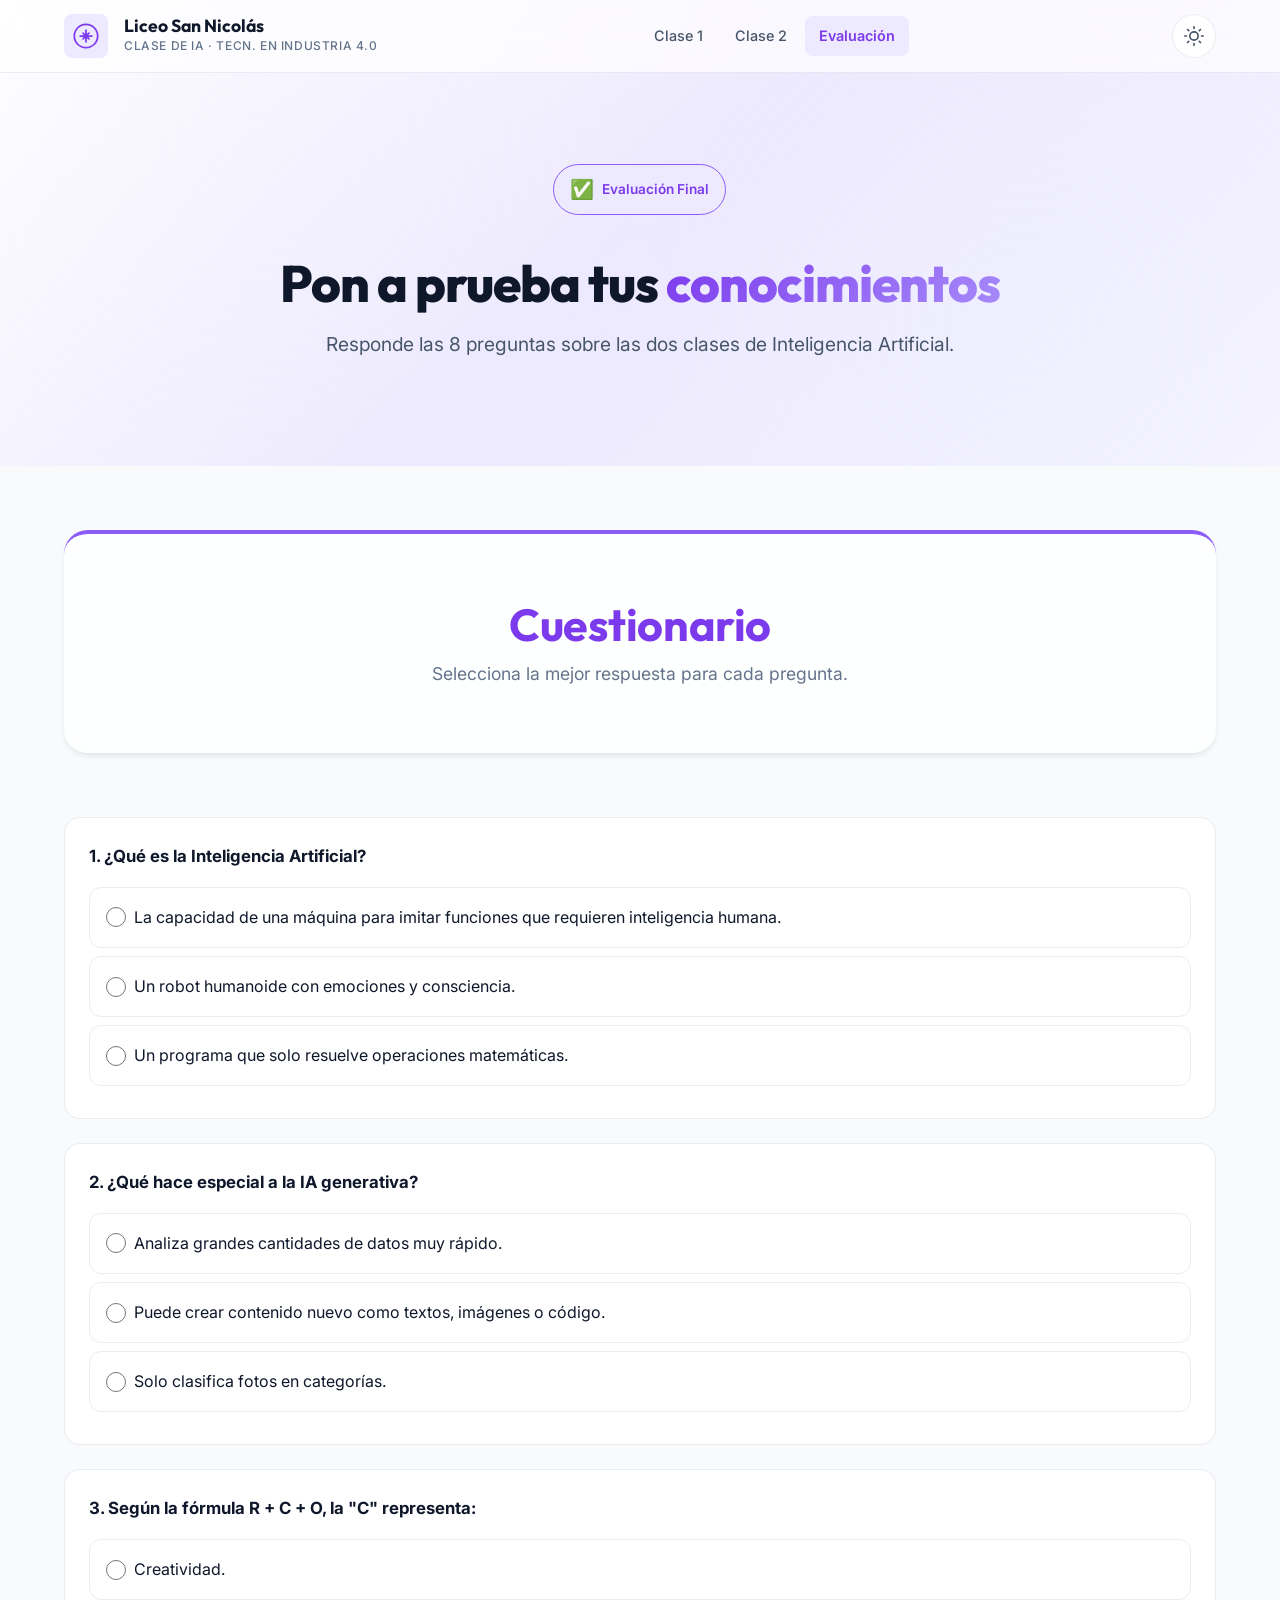
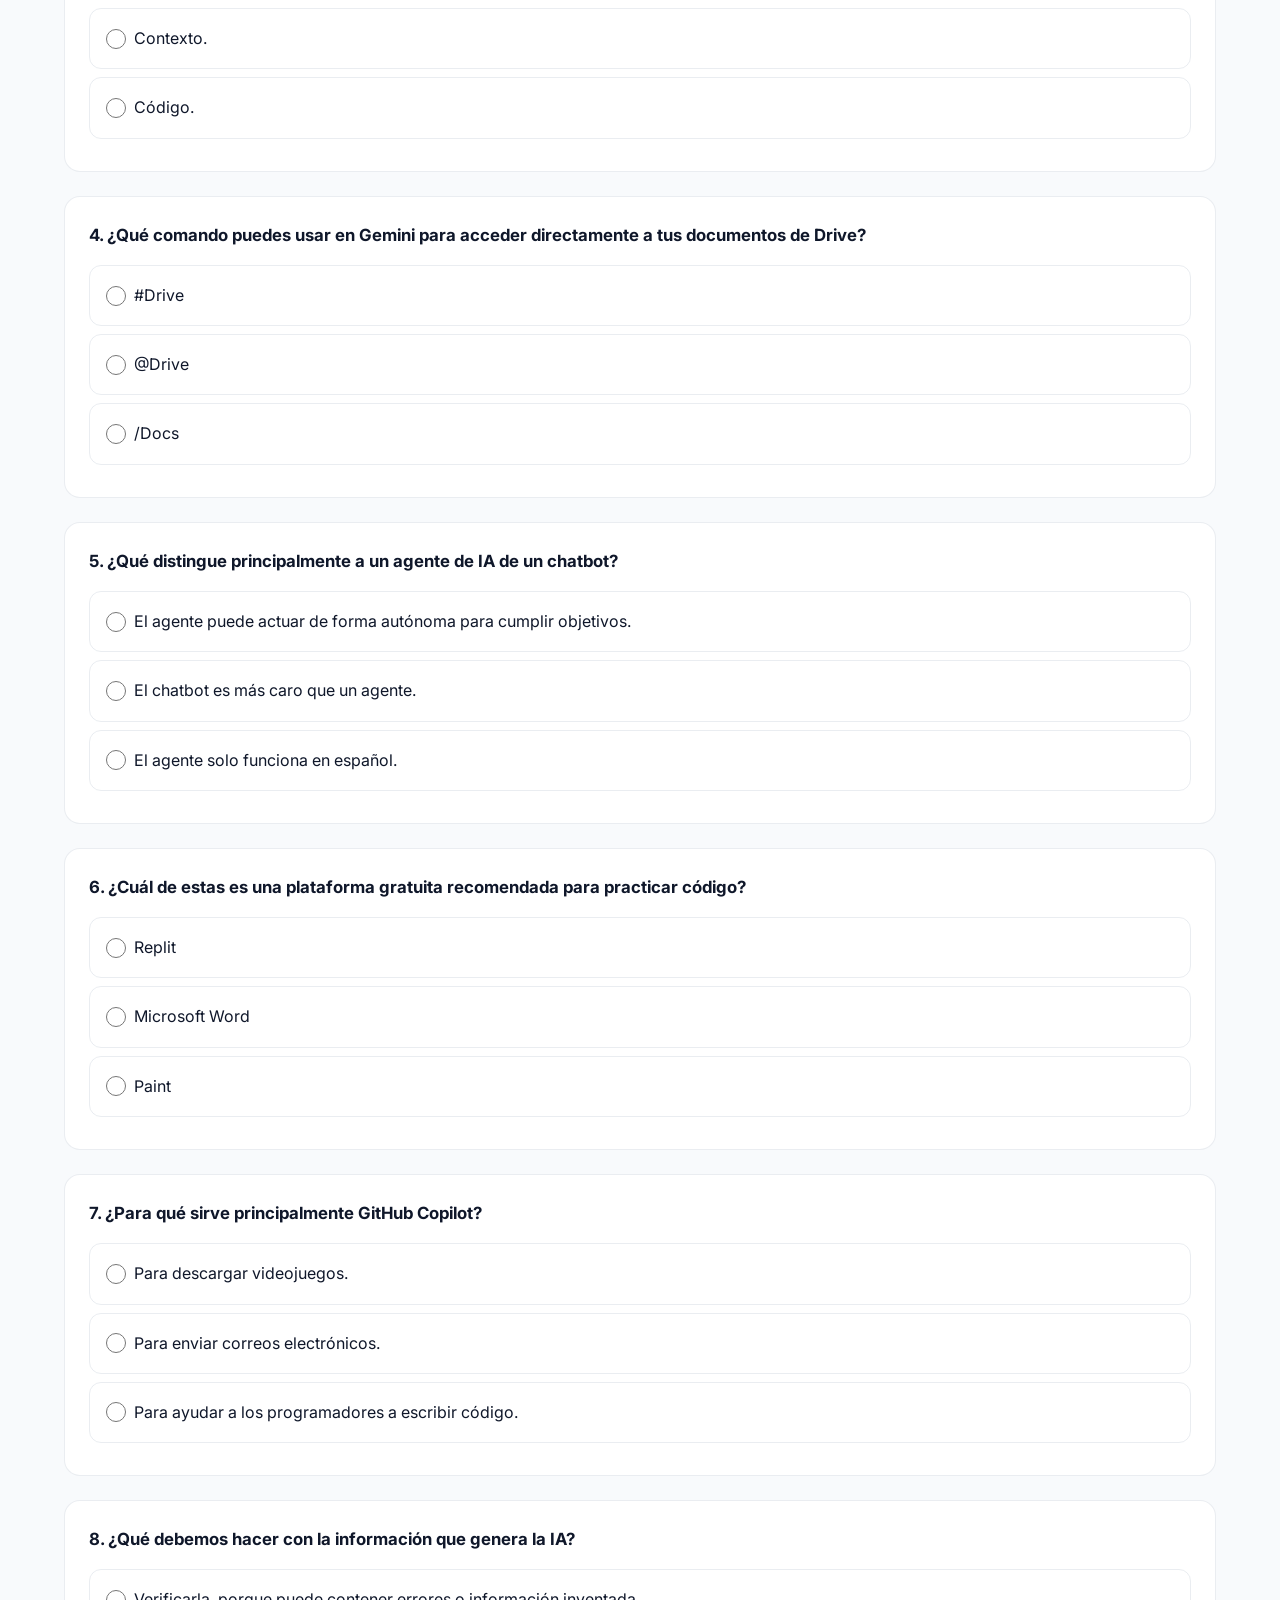
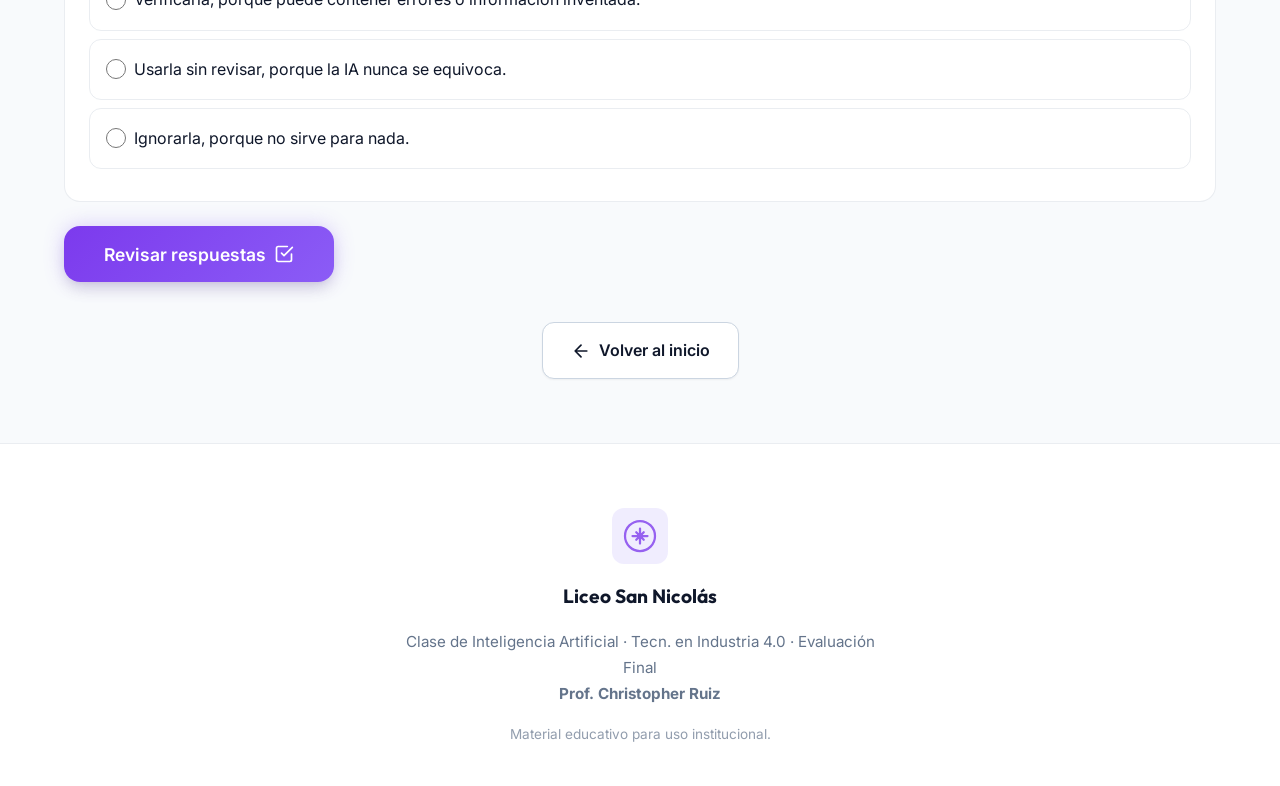
==== evaluacion.html @ 6910f7e6 "Clase de IA: curso introductorio con 2 clases, evaluacion y ejercicios practicos" ====
<!DOCTYPE html>
<html lang="es">
<head>
  <meta charset="UTF-8">
  <meta name="viewport" content="width=device-width, initial-scale=1.0">
  <title>Evaluación Final - Introducción a la IA | Liceo San Nicolás</title>
  <meta name="description" content="Evaluación final del curso introductorio de Inteligencia Artificial del Liceo San Nicolás.">
  <link rel="stylesheet" href="assets/css/main.css">
  <link rel="stylesheet" href="assets/css/animations.css">
</head>
<body>
  <!-- NAVBAR -->
  <nav class="navbar" role="navigation" aria-label="Navegación principal">
    <div class="navbar-inner">
      <a href="index.html" class="navbar-brand">
        <svg width="44" height="44" viewBox="0 0 24 24" fill="none" xmlns="http://www.w3.org/2000/svg" style="background: var(--accent-soft); border-radius: var(--radius-sm); padding: 8px;">
          <path d="M12 2C6.48 2 2 6.48 2 12C2 17.52 6.48 22 12 22C17.52 22 22 17.52 22 12C22 6.48 17.52 2 12 2Z" stroke="var(--accent-dark)" stroke-width="1.5"/>
          <path d="M12 7V17M7 12H17M9.5 9.5L14.5 14.5M14.5 9.5L9.5 14.5" stroke="var(--accent-dark)" stroke-width="1.5" stroke-linecap="round"/>
          <circle cx="12" cy="12" r="2" fill="var(--accent-dark)"/>
        </svg>
        <div class="brand-text">
          <span class="brand-name">Liceo San Nicolás</span>
          <span class="brand-sub">Clase de IA · Tecn. en Industria 4.0</span>
        </div>
      </a>

      <div class="navbar-nav" id="main-nav">
        <a href="clases/clase1.html" class="nav-link">Clase 1</a>
        <a href="clases/clase2.html" class="nav-link">Clase 2</a>
        <a href="evaluacion.html" class="nav-link active">Evaluación</a>
      </div>

      <div class="navbar-actions">
        <button class="theme-toggle" aria-label="Cambiar tema" title="Cambiar entre tema claro y oscuro">
          <svg class="sun-icon" viewBox="0 0 24 24" fill="none" stroke="currentColor" stroke-width="2" stroke-linecap="round" stroke-linejoin="round"><circle cx="12" cy="12" r="5"/><line x1="12" y1="1" x2="12" y2="3"/><line x1="12" y1="21" x2="12" y2="23"/><line x1="4.22" y1="4.22" x2="5.64" y2="5.64"/><line x1="18.36" y1="18.36" x2="19.78" y2="19.78"/><line x1="1" y1="12" x2="3" y2="12"/><line x1="21" y1="12" x2="23" y2="12"/><line x1="4.22" y1="19.78" x2="5.64" y2="18.36"/><line x1="18.36" y1="5.64" x2="19.78" y2="4.22"/></svg>
          <svg class="moon-icon" viewBox="0 0 24 24" fill="none" stroke="currentColor" stroke-width="2" stroke-linecap="round" stroke-linejoin="round" style="display:none"><path d="M21 12.79A9 9 0 1 1 11.21 3 7 7 0 0 0 21 12.79z"/></svg>
        </button>
        <button class="mobile-menu-btn" aria-label="Abrir menú" aria-expanded="false" aria-controls="main-nav">
          <svg width="24" height="24" viewBox="0 0 24 24" fill="none" stroke="currentColor" stroke-width="2" stroke-linecap="round" stroke-linejoin="round"><line x1="3" y1="12" x2="21" y2="12"/><line x1="3" y1="6" x2="21" y2="6"/><line x1="3" y1="18" x2="21" y2="18"/></svg>
        </button>
      </div>
    </div>
  </nav>

  <!-- HERO -->
  <section class="hero" style="min-height: 50vh; padding-top: 100px;">
    <div class="hero-bg" style="background: radial-gradient(circle at 20% 30%, var(--accent-soft), transparent 40%), radial-gradient(circle at 80% 70%, var(--info-soft), transparent 40%);"></div>
    <div class="hero-content">
      <div class="hero-badge">
        <span style="font-size: 1.2rem;">✅</span>
        Evaluación Final
      </div>
      <h1 class="hero-title display" style="font-size: clamp(2rem, 4vw, 3.2rem);">
        Pon a prueba tus <span class="accent">conocimientos</span>
      </h1>
      <p class="body-lg" style="margin-bottom: var(--space-xl);">
        Responde las 8 preguntas sobre las dos clases de Inteligencia Artificial.
      </p>
    </div>
  </section>

  <!-- CUESTIONARIO -->
  <section class="section section-sm">
    <div class="container">
      <div class="page-header reveal">
        <h2 class="heading-xl">Cuestionario</h2>
        <p>Selecciona la mejor respuesta para cada pregunta.</p>
      </div>

      <form id="quiz-form" class="reveal">
        <!-- Pregunta 1 -->
        <div class="quiz-question">
          <p>1. ¿Qué es la Inteligencia Artificial?</p>
          <div class="quiz-options">
            <label><input type="radio" name="q1" data-correct="true"> La capacidad de una máquina para imitar funciones que requieren inteligencia humana.</label>
            <label><input type="radio" name="q1" data-correct="false"> Un robot humanoide con emociones y consciencia.</label>
            <label><input type="radio" name="q1" data-correct="false"> Un programa que solo resuelve operaciones matemáticas.</label>
          </div>
          <div class="quiz-feedback"></div>
        </div>

        <!-- Pregunta 2 -->
        <div class="quiz-question">
          <p>2. ¿Qué hace especial a la IA generativa?</p>
          <div class="quiz-options">
            <label><input type="radio" name="q2" data-correct="false"> Analiza grandes cantidades de datos muy rápido.</label>
            <label><input type="radio" name="q2" data-correct="true"> Puede crear contenido nuevo como textos, imágenes o código.</label>
            <label><input type="radio" name="q2" data-correct="false"> Solo clasifica fotos en categorías.</label>
          </div>
          <div class="quiz-feedback"></div>
        </div>

        <!-- Pregunta 3 -->
        <div class="quiz-question">
          <p>3. Según la fórmula R + C + O, la "C" representa:</p>
          <div class="quiz-options">
            <label><input type="radio" name="q3" data-correct="false"> Creatividad.</label>
            <label><input type="radio" name="q3" data-correct="true"> Contexto.</label>
            <label><input type="radio" name="q3" data-correct="false"> Código.</label>
          </div>
          <div class="quiz-feedback"></div>
        </div>

        <!-- Pregunta 4 -->
        <div class="quiz-question">
          <p>4. ¿Qué comando puedes usar en Gemini para acceder directamente a tus documentos de Drive?</p>
          <div class="quiz-options">
            <label><input type="radio" name="q4" data-correct="false"> #Drive</label>
            <label><input type="radio" name="q4" data-correct="true"> @Drive</label>
            <label><input type="radio" name="q4" data-correct="false"> /Docs</label>
          </div>
          <div class="quiz-feedback"></div>
        </div>

        <!-- Pregunta 5 -->
        <div class="quiz-question">
          <p>5. ¿Qué distingue principalmente a un agente de IA de un chatbot?</p>
          <div class="quiz-options">
            <label><input type="radio" name="q5" data-correct="true"> El agente puede actuar de forma autónoma para cumplir objetivos.</label>
            <label><input type="radio" name="q5" data-correct="false"> El chatbot es más caro que un agente.</label>
            <label><input type="radio" name="q5" data-correct="false"> El agente solo funciona en español.</label>
          </div>
          <div class="quiz-feedback"></div>
        </div>

        <!-- Pregunta 6 -->
        <div class="quiz-question">
          <p>6. ¿Cuál de estas es una plataforma gratuita recomendada para practicar código?</p>
          <div class="quiz-options">
            <label><input type="radio" name="q6" data-correct="true"> Replit</label>
            <label><input type="radio" name="q6" data-correct="false"> Microsoft Word</label>
            <label><input type="radio" name="q6" data-correct="false"> Paint</label>
          </div>
          <div class="quiz-feedback"></div>
        </div>

        <!-- Pregunta 7 -->
        <div class="quiz-question">
          <p>7. ¿Para qué sirve principalmente GitHub Copilot?</p>
          <div class="quiz-options">
            <label><input type="radio" name="q7" data-correct="false"> Para descargar videojuegos.</label>
            <label><input type="radio" name="q7" data-correct="false"> Para enviar correos electrónicos.</label>
            <label><input type="radio" name="q7" data-correct="true"> Para ayudar a los programadores a escribir código.</label>
          </div>
          <div class="quiz-feedback"></div>
        </div>

        <!-- Pregunta 8 -->
        <div class="quiz-question">
          <p>8. ¿Qué debemos hacer con la información que genera la IA?</p>
          <div class="quiz-options">
            <label><input type="radio" name="q8" data-correct="true"> Verificarla, porque puede contener errores o información inventada.</label>
            <label><input type="radio" name="q8" data-correct="false"> Usarla sin revisar, porque la IA nunca se equivoca.</label>
            <label><input type="radio" name="q8" data-correct="false"> Ignorarla, porque no sirve para nada.</label>
          </div>
          <div class="quiz-feedback"></div>
        </div>

        <button type="button" class="btn btn-primary btn-lg btn-check-quiz ripple">
          Revisar respuestas
          <svg width="20" height="20" viewBox="0 0 24 24" fill="none" stroke="currentColor" stroke-width="2" stroke-linecap="round" stroke-linejoin="round"><path d="M9 11l3 3L22 4"/><path d="M21 12v7a2 2 0 01-2 2H5a2 2 0 01-2-2V5a2 2 0 012-2h11"/></svg>
        </button>
      </form>

      <div class="quiz-result alert-box alert-info" style="display: none; margin-top: var(--space-xl);"></div>

      <div style="display: flex; justify-content: center; margin-top: var(--space-xl);">
        <a href="index.html" class="btn btn-secondary">
          <svg width="20" height="20" viewBox="0 0 24 24" fill="none" stroke="currentColor" stroke-width="2" stroke-linecap="round" stroke-linejoin="round"><path d="M19 12H5M12 19l-7-7 7-7"/></svg>
          Volver al inicio
        </a>
      </div>
    </div>
  </section>

  <!-- FOOTER -->
  <footer class="footer">
    <div class="container">
      <div class="footer-inner">
        <svg width="56" height="56" viewBox="0 0 24 24" fill="none" xmlns="http://www.w3.org/2000/svg" class="footer-logo" style="background: var(--accent-soft); border-radius: var(--radius-md); padding: 10px;">
          <path d="M12 2C6.48 2 2 6.48 2 12C2 17.52 6.48 22 12 22C17.52 22 22 17.52 22 12C22 6.48 17.52 2 12 2Z" stroke="var(--accent-dark)" stroke-width="1.5"/>
          <path d="M12 7V17M7 12H17M9.5 9.5L14.5 14.5M14.5 9.5L9.5 14.5" stroke="var(--accent-dark)" stroke-width="1.5" stroke-linecap="round"/>
          <circle cx="12" cy="12" r="2" fill="var(--accent-dark)"/>
        </svg>
        <div class="footer-brand">Liceo San Nicolás</div>
        <div class="footer-info">
          Clase de Inteligencia Artificial · Tecn. en Industria 4.0 · Evaluación Final<br>
          <strong>Prof. Christopher Ruiz</strong>
        </div>
        <div class="footer-credit">
          Material educativo para uso institucional.
        </div>
      </div>
    </div>
  </footer>

  <script src="assets/js/theme.js"></script>
  <script src="assets/js/utils.js"></script>
</body>
</html>
---- assets/css/main.css ----
/* ============================================
   SISTEMA DE DISEÑO - Clases de IA
   Tema claro por defecto | Tema oscuro toggle
   ============================================ */

@import url('https://fonts.googleapis.com/css2?family=Inter:wght@300;400;500;600;700;800;900&family=Outfit:wght@400;500;600;700;800&display=swap');

/* ---------- Variables CSS ---------- */
:root {
  /* Tipografía */
  --font-body: 'Inter', system-ui, -apple-system, sans-serif;
  --font-heading: 'Outfit', 'Inter', sans-serif;

  /* Colores base - Tema CLARO */
  --bg-primary: #f8fafc;
  --bg-secondary: #ffffff;
  --bg-tertiary: #f1f5f9;
  --bg-hero: linear-gradient(135deg, #ffffff 0%, #ede9fe 50%, #f5f3ff 100%);
  --bg-card: rgba(255, 255, 255, 0.85);
  --bg-glass: rgba(255, 255, 255, 0.7);

  --text-primary: #0f172a;
  --text-secondary: #475569;
  --text-muted: #64748b;
  --text-inverse: #ffffff;

  --accent: #8b5cf6;
  --accent-light: #a78bfa;
  --accent-dark: #7c3aed;
  --accent-soft: #ede9fe;

  --warning: #f59e0b;
  --warning-soft: #fef3c7;
  --danger: #ef4444;
  --danger-soft: #fee2e2;
  --success: #22c55e;
  --success-soft: #dcfce7;
  --info: #0ea5e9;
  --info-soft: #e0f2fe;

  --border: rgba(148, 163, 184, 0.2);
  --border-strong: #cbd5e1;
  --shadow-sm: 0 1px 2px 0 rgba(0, 0, 0, 0.05);
  --shadow: 0 4px 6px -1px rgba(0, 0, 0, 0.08), 0 2px 4px -2px rgba(0, 0, 0, 0.04);
  --shadow-md: 0 10px 15px -3px rgba(0, 0, 0, 0.1), 0 4px 6px -4px rgba(0, 0, 0, 0.05);
  --shadow-lg: 0 20px 25px -5px rgba(0, 0, 0, 0.1), 0 8px 10px -6px rgba(0, 0, 0, 0.05);
  --shadow-glow: 0 0 40px rgba(139, 92, 246, 0.15);

  /* Espaciado */
  --space-xs: 0.25rem;
  --space-sm: 0.5rem;
  --space-md: 1rem;
  --space-lg: 1.5rem;
  --space-xl: 2.5rem;
  --space-2xl: 4rem;
  --space-3xl: 6rem;

  /* Bordes */
  --radius-sm: 8px;
  --radius-md: 12px;
  --radius-lg: 16px;
  --radius-xl: 24px;
  --radius-full: 9999px;

  /* Transiciones */
  --transition-fast: 150ms ease;
  --transition-base: 250ms ease;
  --transition-slow: 400ms ease;
}

/* ---------- Tema OSCURO ---------- */
[data-theme="dark"] {
  --bg-primary: #0b0f19;
  --bg-secondary: #0f172a;
  --bg-tertiary: #1e293b;
  --bg-hero: linear-gradient(135deg, #0b0f19 0%, #1e1b4b 50%, #0f172a 100%);
  --bg-card: rgba(15, 23, 42, 0.85);
  --bg-glass: rgba(15, 23, 42, 0.7);

  --text-primary: #f8fafc;
  --text-secondary: #cbd5e1;
  --text-muted: #94a3b8;
  --text-inverse: #0f172a;

  --accent: #a78bfa;
  --accent-light: #c4b5fd;
  --accent-dark: #8b5cf6;
  --accent-soft: rgba(167, 139, 250, 0.15);

  --warning: #fbbf24;
  --warning-soft: rgba(251, 191, 36, 0.15);
  --danger: #f87171;
  --danger-soft: rgba(248, 113, 113, 0.15);
  --success: #4ade80;
  --success-soft: rgba(74, 222, 128, 0.15);
  --info: #38bdf8;
  --info-soft: rgba(56, 189, 248, 0.15);

  --border: rgba(148, 163, 184, 0.15);
  --border-strong: #334155;
  --shadow-sm: 0 1px 2px 0 rgba(0, 0, 0, 0.3);
  --shadow: 0 4px 6px -1px rgba(0, 0, 0, 0.3), 0 2px 4px -2px rgba(0, 0, 0, 0.2);
  --shadow-md: 0 10px 15px -3px rgba(0, 0, 0, 0.4), 0 4px 6px -4px rgba(0, 0, 0, 0.3);
  --shadow-lg: 0 20px 25px -5px rgba(0, 0, 0, 0.5), 0 8px 10px -6px rgba(0, 0, 0, 0.4);
  --shadow-glow: 0 0 40px rgba(167, 139, 250, 0.2);
}

/* ---------- Reset & Base ---------- */
*, *::before, *::after {
  box-sizing: border-box;
  margin: 0;
  padding: 0;
}

html {
  scroll-behavior: smooth;
  font-size: 16px;
}

body {
  font-family: var(--font-body);
  background: var(--bg-primary);
  color: var(--text-primary);
  line-height: 1.7;
  transition: background-color var(--transition-slow), color var(--transition-slow);
  -webkit-font-smoothing: antialiased;
  -moz-osx-font-smoothing: grayscale;
}

img {
  max-width: 100%;
  height: auto;
  display: block;
}

a {
  color: var(--accent-dark);
  text-decoration: none;
  transition: color var(--transition-fast);
}

a:hover {
  color: var(--accent);
}

/* ---------- Utilidades ---------- */
.container {
  width: 100%;
  max-width: 1200px;
  margin: 0 auto;
  padding: 0 var(--space-lg);
}

.section {
  padding: var(--space-3xl) 0;
}

.section-sm {
  padding: var(--space-2xl) 0;
}

.text-center { text-align: center; }
.text-left { text-align: left; }

/* Tipografía fluida */
.display {
  font-family: var(--font-heading);
  font-size: clamp(2.5rem, 5vw, 4rem);
  font-weight: 800;
  line-height: 1.1;
  letter-spacing: -0.02em;
}

.heading-xl {
  font-family: var(--font-heading);
  font-size: clamp(1.8rem, 3.5vw, 2.8rem);
  font-weight: 700;
  line-height: 1.2;
  letter-spacing: -0.01em;
}

.heading-lg {
  font-family: var(--font-heading);
  font-size: clamp(1.4rem, 2.5vw, 2rem);
  font-weight: 700;
  line-height: 1.25;
}

.heading-md {
  font-family: var(--font-heading);
  font-size: clamp(1.1rem, 1.8vw, 1.4rem);
  font-weight: 600;
  line-height: 1.3;
}

.body-lg {
  font-size: clamp(1.05rem, 1.5vw, 1.2rem);
  color: var(--text-secondary);
  line-height: 1.8;
}

.body-md {
  font-size: 1rem;
  color: var(--text-secondary);
  line-height: 1.75;
}

.text-muted { color: var(--text-muted); }

/* ---------- Botones ---------- */
.btn {
  display: inline-flex;
  align-items: center;
  justify-content: center;
  gap: var(--space-sm);
  padding: 0.875rem 1.75rem;
  font-family: var(--font-body);
  font-size: 1rem;
  font-weight: 600;
  border-radius: var(--radius-md);
  border: none;
  cursor: pointer;
  transition: all var(--transition-base);
  position: relative;
  overflow: hidden;
}

.btn-primary {
  background: linear-gradient(135deg, var(--accent-dark) 0%, var(--accent) 100%);
  color: var(--text-inverse);
  box-shadow: var(--shadow-md), 0 0 20px rgba(139, 92, 246, 0.3);
}

.btn-primary:hover {
  transform: translateY(-2px);
  box-shadow: var(--shadow-lg), 0 0 30px rgba(139, 92, 246, 0.4);
}

.btn-primary:active {
  transform: translateY(0);
}

.btn-secondary {
  background: var(--bg-secondary);
  color: var(--text-primary);
  border: 1px solid var(--border-strong);
  box-shadow: var(--shadow-sm);
}

.btn-secondary:hover {
  background: var(--bg-tertiary);
  transform: translateY(-1px);
  box-shadow: var(--shadow);
}

.btn-ghost {
  background: transparent;
  color: var(--text-secondary);
  border: 1px solid transparent;
}

.btn-ghost:hover {
  background: var(--bg-tertiary);
  color: var(--text-primary);
}

.btn-lg {
  padding: 1.1rem 2.5rem;
  font-size: 1.1rem;
  border-radius: var(--radius-lg);
}

/* ---------- Navbar ---------- */
.navbar {
  position: fixed;
  top: 0;
  left: 0;
  right: 0;
  z-index: 1000;
  background: var(--bg-glass);
  backdrop-filter: blur(20px) saturate(180%);
  -webkit-backdrop-filter: blur(20px) saturate(180%);
  border-bottom: 1px solid var(--border);
  transition: all var(--transition-base);
}

.navbar.scrolled {
  box-shadow: var(--shadow-md);
}

.navbar-inner {
  display: flex;
  align-items: center;
  justify-content: space-between;
  height: 72px;
  max-width: 1200px;
  margin: 0 auto;
  padding: 0 var(--space-lg);
}

.navbar-brand {
  display: flex;
  align-items: center;
  gap: var(--space-md);
  text-decoration: none;
}

.navbar-brand img {
  height: 44px;
  width: auto;
  border-radius: var(--radius-sm);
  transition: transform var(--transition-base);
}

.navbar-brand:hover img {
  transform: scale(1.05);
}

.brand-text {
  display: flex;
  flex-direction: column;
}

.brand-name {
  font-family: var(--font-heading);
  font-size: 1.1rem;
  font-weight: 700;
  color: var(--text-primary);
  line-height: 1.2;
}

.brand-sub {
  font-size: 0.75rem;
  color: var(--text-muted);
  font-weight: 500;
  text-transform: uppercase;
  letter-spacing: 0.05em;
}

.navbar-nav {
  display: flex;
  align-items: center;
  gap: var(--space-xs);
}

.nav-link {
  padding: 0.5rem 0.875rem;
  font-size: 0.9rem;
  font-weight: 500;
  color: var(--text-secondary);
  border-radius: var(--radius-sm);
  transition: all var(--transition-fast);
  white-space: nowrap;
}

.nav-link:hover {
  background: var(--accent-soft);
  color: var(--accent-dark);
}

.nav-link.active {
  background: var(--accent-soft);
  color: var(--accent-dark);
  font-weight: 600;
}

.navbar-actions {
  display: flex;
  align-items: center;
  gap: var(--space-md);
}

/* Theme toggle */
.theme-toggle {
  width: 44px;
  height: 44px;
  border-radius: var(--radius-full);
  border: 1px solid var(--border);
  background: var(--bg-secondary);
  color: var(--text-secondary);
  cursor: pointer;
  display: flex;
  align-items: center;
  justify-content: center;
  transition: all var(--transition-base);
  position: relative;
}

.theme-toggle:hover {
  background: var(--bg-tertiary);
  transform: rotate(15deg);
}

.theme-toggle svg {
  width: 20px;
  height: 20px;
  transition: transform var(--transition-slow);
}

[data-theme="dark"] .theme-toggle .sun-icon { display: none; }
[data-theme="light"] .theme-toggle .moon-icon { display: none; }

/* Mobile menu */
.mobile-menu-btn {
  display: none;
  width: 44px;
  height: 44px;
  border-radius: var(--radius-md);
  border: 1px solid var(--border);
  background: var(--bg-secondary);
  color: var(--text-primary);
  cursor: pointer;
  align-items: center;
  justify-content: center;
}

/* ---------- Hero / Portada ---------- */
.hero {
  min-height: 100vh;
  display: flex;
  align-items: center;
  justify-content: center;
  position: relative;
  padding-top: 72px;
  overflow: hidden;
  background: var(--bg-hero);
}

.hero-bg {
  position: absolute;
  inset: 0;
  z-index: 0;
  opacity: 0.12;
  background-size: cover;
  background-position: center;
  filter: blur(2px);
  transition: opacity var(--transition-slow);
}

[data-theme="dark"] .hero-bg {
  opacity: 0.08;
}

.hero-content {
  position: relative;
  z-index: 1;
  text-align: center;
  max-width: 800px;
  padding: var(--space-2xl) var(--space-lg);
}

.hero-badge {
  display: inline-flex;
  align-items: center;
  gap: var(--space-sm);
  padding: 0.5rem 1rem;
  background: var(--accent-soft);
  border: 1px solid var(--accent);
  border-radius: var(--radius-full);
  font-size: 0.85rem;
  font-weight: 600;
  color: var(--accent-dark);
  margin-bottom: var(--space-xl);
  animation: fadeInUp 0.8s ease both;
}

.hero-badge img {
  height: 28px;
  width: auto;
}

.hero-title {
  margin-bottom: var(--space-md);
  animation: fadeInUp 0.8s ease 0.1s both;
}

.hero-title .accent {
  background: linear-gradient(135deg, var(--accent-dark) 0%, var(--accent-light) 100%);
  -webkit-background-clip: text;
  -webkit-text-fill-color: transparent;
  background-clip: text;
}

.hero-subtitle {
  margin-bottom: var(--space-sm);
  animation: fadeInUp 0.8s ease 0.2s both;
}

.hero-professor {
  display: inline-flex;
  align-items: center;
  gap: var(--space-sm);
  padding: 0.75rem 1.25rem;
  background: var(--bg-card);
  border: 1px solid var(--border);
  border-radius: var(--radius-md);
  font-size: 1rem;
  color: var(--text-secondary);
  margin-bottom: var(--space-xl);
  animation: fadeInUp 0.8s ease 0.3s both;
  backdrop-filter: blur(10px);
}

.hero-professor .label {
  font-size: 0.75rem;
  text-transform: uppercase;
  letter-spacing: 0.08em;
  color: var(--text-muted);
  font-weight: 600;
}

.hero-actions {
  display: flex;
  gap: var(--space-md);
  justify-content: center;
  flex-wrap: wrap;
  animation: fadeInUp 0.8s ease 0.4s both;
}

.hero-scroll {
  position: absolute;
  bottom: var(--space-xl);
  left: 50%;
  transform: translateX(-50%);
  display: flex;
  flex-direction: column;
  align-items: center;
  gap: var(--space-sm);
  color: var(--text-muted);
  font-size: 0.85rem;
  animation: bounce 2s infinite;
  cursor: pointer;
}

.hero-scroll svg {
  width: 24px;
  height: 24px;
}

/* ---------- Cards ---------- */
.card {
  background: var(--bg-card);
  border: 1px solid var(--border);
  border-radius: var(--radius-lg);
  overflow: hidden;
  transition: all var(--transition-base);
  backdrop-filter: blur(10px);
}

.card:hover {
  transform: translateY(-4px);
  box-shadow: var(--shadow-lg);
  border-color: var(--border-strong);
}

.card-header {
  display: flex;
  align-items: center;
  gap: var(--space-md);
  padding: var(--space-lg) var(--space-xl);
  background: linear-gradient(90deg, var(--bg-tertiary) 0%, var(--bg-secondary) 100%);
  border-bottom: 1px solid var(--border);
}

.card-icon {
  width: 48px;
  height: 48px;
  border-radius: var(--radius-md);
  display: flex;
  align-items: center;
  justify-content: center;
  font-size: 1.5rem;
  background: var(--accent-soft);
  flex-shrink: 0;
  transition: transform var(--transition-base);
}

.card:hover .card-icon {
  transform: scale(1.1) rotate(-5deg);
}

.card-header h3 {
  font-family: var(--font-heading);
  font-size: 1.25rem;
  font-weight: 600;
  color: var(--text-primary);
}

.card-body {
  padding: var(--space-xl);
}

.card-body p {
  margin-bottom: var(--space-md);
  text-align: justify;
}

.card-body p:last-child {
  margin-bottom: 0;
}

.card-body ul,
.card-body ol {
  margin: var(--space-md) 0 var(--space-md) var(--space-lg);
}

.card-body li {
  margin-bottom: var(--space-sm);
  padding-left: var(--space-sm);
}

.card-body li::marker {
  color: var(--accent);
}

.card-body strong {
  color: var(--accent-dark);
  font-weight: 600;
}

/* ---------- Cajas de alerta / info ---------- */
.alert-box {
  padding: var(--space-lg);
  border-radius: 0 var(--radius-md) var(--radius-md) 0;
  margin: var(--space-lg) 0;
  position: relative;
  border-left: 4px solid;
}

.alert-box::before {
  content: '';
  position: absolute;
  inset: 0;
  border-radius: 0 var(--radius-md) var(--radius-md) 0;
  opacity: 0.5;
  z-index: -1;
}

.alert-info {
  border-color: var(--info);
  background: var(--info-soft);
}

.alert-warning {
  border-color: var(--warning);
  background: var(--warning-soft);
}

.alert-danger {
  border-color: var(--danger);
  background: var(--danger-soft);
}

.alert-success {
  border-color: var(--success);
  background: var(--success-soft);
}

/* ---------- Media / Imágenes ---------- */
.media-frame {
  width: 100%;
  border-radius: var(--radius-md);
  overflow: hidden;
  margin: var(--space-lg) 0;
  border: 1px solid var(--border);
  position: relative;
}

.media-frame img {
  width: 100%;
  height: auto;
  transition: transform var(--transition-slow);
}

.media-frame:hover img {
  transform: scale(1.03);
}

.media-caption {
  padding: var(--space-md) var(--space-lg);
  font-size: 0.875rem;
  color: var(--text-muted);
  background: var(--bg-secondary);
  border-top: 1px solid var(--border);
  font-style: italic;
}

.video-placeholder {
  aspect-ratio: 16/9;
  display: flex;
  flex-direction: column;
  align-items: center;
  justify-content: center;
  background: linear-gradient(135deg, var(--bg-tertiary) 0%, var(--bg-secondary) 100%);
  color: var(--text-muted);
  gap: var(--space-md);
}

.video-placeholder svg {
  width: 64px;
  height: 64px;
  opacity: 0.6;
  transition: transform var(--transition-base);
}

.media-frame:hover .video-placeholder svg {
  transform: scale(1.1);
}

/* ---------- Diagramas CSS ---------- */
.diagram {
  margin: var(--space-lg) 0;
  padding: var(--space-lg);
  background: var(--bg-tertiary);
  border-radius: var(--radius-lg);
  border: 1px dashed var(--border-strong);
}

.diagram-caption {
  text-align: center;
  margin-top: var(--space-md);
  font-size: 0.875rem;
  color: var(--text-muted);
  font-style: italic;
}

/* Pirámide */
.pyramid {
  display: flex;
  flex-direction: column;
  align-items: center;
  gap: var(--space-sm);
}

.pyramid-level {
  display: flex;
  align-items: center;
  justify-content: center;
  color: var(--text-inverse);
  font-weight: 700;
  text-align: center;
  padding: 1rem;
  border-radius: var(--radius-md);
  box-shadow: var(--shadow);
  transition: all var(--transition-base);
  cursor: default;
}

.pyramid-level:hover {
  transform: scale(1.02);
  box-shadow: var(--shadow-md);
}

.pyramid-level.l1 { width: 55%; background: linear-gradient(135deg, var(--accent-dark) 0%, var(--accent) 100%); }
.pyramid-level.l2 { width: 70%; background: linear-gradient(135deg, var(--accent) 0%, var(--accent-light) 100%); color: var(--text-inverse); }
.pyramid-level.l3 { width: 85%; background: linear-gradient(135deg, var(--accent-light) 0%, #ddd6fe 100%); color: var(--text-primary); }
.pyramid-level.l4 { width: 100%; background: var(--bg-secondary); color: var(--text-primary); border: 2px solid var(--accent); }

/* ---------- Tips desplegables ---------- */
.tip-toggle {
  width: 100%;
  display: flex;
  align-items: center;
  justify-content: space-between;
  gap: var(--space-md);
  padding: var(--space-md) var(--space-lg);
  margin-top: var(--space-lg);
  background: linear-gradient(90deg, var(--warning-soft) 0%, transparent 100%);
  border: 1px solid var(--warning);
  border-radius: var(--radius-md);
  color: #9a3412;
  font-weight: 700;
  font-size: 1rem;
  cursor: pointer;
  transition: all var(--transition-base);
  font-family: var(--font-body);
}

.tip-toggle:hover {
  background: var(--warning-soft);
  transform: translateX(4px);
}

.tip-toggle .chevron {
  transition: transform var(--transition-slow);
  flex-shrink: 0;
}

.tip-toggle.open .chevron {
  transform: rotate(180deg);
}

.tip-content {
  display: none;
  padding: var(--space-lg);
  margin-top: var(--space-md);
  background: var(--bg-secondary);
  border: 1px dashed var(--warning);
  border-radius: var(--radius-md);
  animation: fadeIn 0.3s ease;
}

.tip-content.show {
  display: block;
}

/* ---------- Quiz ---------- */
.quiz-question {
  background: var(--bg-secondary);
  border: 1px solid var(--border);
  border-radius: var(--radius-lg);
  padding: var(--space-lg);
  margin-bottom: var(--space-lg);
  transition: all var(--transition-base);
}

.quiz-question:hover {
  border-color: var(--border-strong);
  box-shadow: var(--shadow-sm);
}

.quiz-question p {
  font-weight: 700;
  margin-bottom: var(--space-md);
  font-size: 1.05rem;
}

.quiz-options label {
  display: flex;
  align-items: center;
  gap: var(--space-sm);
  padding: var(--space-md);
  margin-bottom: var(--space-sm);
  border-radius: var(--radius-md);
  border: 1px solid var(--border);
  cursor: pointer;
  transition: all var(--transition-fast);
}

.quiz-options label:hover {
  background: var(--bg-tertiary);
  border-color: var(--accent);
}

.quiz-options input[type="radio"] {
  width: 20px;
  height: 20px;
  accent-color: var(--accent);
  flex-shrink: 0;
}

.quiz-feedback {
  margin-top: var(--space-md);
  padding: var(--space-md);
  border-radius: var(--radius-md);
  display: none;
  font-weight: 600;
}

.quiz-feedback.correct {
  background: var(--success-soft);
  color: var(--success);
  display: block;
}

.quiz-feedback.incorrect {
  background: var(--danger-soft);
  color: var(--danger);
  display: block;
}

.btn-check {
  margin-top: var(--space-md);
  padding: 0.75rem 1.5rem;
  background: var(--accent);
  color: var(--text-inverse);
  border: none;
  border-radius: var(--radius-md);
  font-weight: 700;
  cursor: pointer;
  transition: all var(--transition-base);
  font-family: var(--font-body);
}

.btn-check:hover {
  background: var(--accent-dark);
  transform: translateY(-1px);
  box-shadow: var(--shadow);
}

/* ---------- Footer ---------- */
.footer {
  background: var(--bg-secondary);
  border-top: 1px solid var(--border);
  padding: var(--space-2xl) 0 var(--space-xl);
}

.footer-inner {
  display: flex;
  flex-direction: column;
  align-items: center;
  gap: var(--space-md);
  text-align: center;
}

.footer-logo {
  height: 56px;
  width: auto;
  opacity: 0.8;
  transition: opacity var(--transition-base);
}

.footer-logo:hover {
  opacity: 1;
}

.footer-brand {
  font-family: var(--font-heading);
  font-size: 1.2rem;
  font-weight: 700;
  color: var(--text-primary);
}

.footer-info {
  color: var(--text-muted);
  font-size: 0.95rem;
  max-width: 500px;
  line-height: 1.7;
}

.footer-credit {
  font-size: 0.85rem;
  color: var(--text-muted);
  opacity: 0.7;
}

/* ---------- Animaciones ---------- */
@keyframes fadeIn {
  from { opacity: 0; }
  to { opacity: 1; }
}

@keyframes fadeInUp {
  from {
    opacity: 0;
    transform: translateY(30px);
  }
  to {
    opacity: 1;
    transform: translateY(0);
  }
}

@keyframes slideIn {
  from {
    opacity: 0;
    transform: translateX(-20px);
  }
  to {
    opacity: 1;
    transform: translateX(0);
  }
}

@keyframes bounce {
  0%, 20%, 50%, 80%, 100% { transform: translateX(-50%) translateY(0); }
  40% { transform: translateX(-50%) translateY(-10px); }
  60% { transform: translateX(-50%) translateY(-5px); }
}

@keyframes pulse-glow {
  0%, 100% { box-shadow: 0 0 20px rgba(139, 92, 246, 0.3); }
  50% { box-shadow: 0 0 40px rgba(139, 92, 246, 0.5); }
}

/* Animación de entrada al scroll */
.reveal {
  opacity: 0;
  transform: translateY(40px);
  transition: opacity 0.8s ease, transform 0.8s ease;
}

.reveal.visible {
  opacity: 1;
  transform: translateY(0);
}

.reveal-delay-1 { transition-delay: 0.1s; }
.reveal-delay-2 { transition-delay: 0.2s; }
.reveal-delay-3 { transition-delay: 0.3s; }
.reveal-delay-4 { transition-delay: 0.4s; }

/* ---------- Clases de página ---------- */
.page-header {
  text-align: center;
  margin-bottom: var(--space-2xl);
  padding: var(--space-2xl);
  background: var(--bg-card);
  border-radius: var(--radius-xl);
  box-shadow: var(--shadow);
  border-top: 4px solid var(--accent);
  backdrop-filter: blur(10px);
}

.page-header h2 {
  font-family: var(--font-heading);
  color: var(--accent-dark);
  margin-bottom: var(--space-sm);
}

.page-header p {
  color: var(--text-muted);
  font-size: 1.1rem;
  max-width: 600px;
  margin: 0 auto;
}

/* ---------- Grid de clases ---------- */
.classes-grid {
  display: grid;
  grid-template-columns: repeat(auto-fit, minmax(300px, 1fr));
  gap: var(--space-xl);
}

.class-card {
  background: var(--bg-card);
  border: 1px solid var(--border);
  border-radius: var(--radius-xl);
  padding: var(--space-xl);
  text-align: center;
  transition: all var(--transition-base);
  position: relative;
  overflow: hidden;
  display: flex;
  flex-direction: column;
  align-items: center;
}

.class-card::before {
  content: '';
  position: absolute;
  top: 0;
  left: 0;
  right: 0;
  height: 4px;
  background: linear-gradient(90deg, var(--accent-dark) 0%, var(--accent-light) 100%);
  opacity: 0;
  transition: opacity var(--transition-base);
}

.class-card:hover::before {
  opacity: 1;
}

.class-card:hover {
  transform: translateY(-6px);
  box-shadow: var(--shadow-lg), var(--shadow-glow);
  border-color: var(--accent);
}

.class-card-icon {
  width: 64px;
  height: 64px;
  margin: 0 auto var(--space-md);
  border-radius: var(--radius-lg);
  background: var(--accent-soft);
  display: flex;
  align-items: center;
  justify-content: center;
  font-size: 2rem;
  transition: transform var(--transition-base);
}

.class-card:hover .class-card-icon {
  transform: scale(1.1) rotate(-5deg);
}

.class-card h3 {
  font-family: var(--font-heading);
  font-size: 1.3rem;
  margin-bottom: var(--space-sm);
  color: var(--text-primary);
}

.class-card p {
  color: var(--text-muted);
  font-size: 0.95rem;
  margin-bottom: var(--space-lg);
}

/* ---------- Línea de tiempo de clase ---------- */
.class-timeline {
  display: flex;
  flex-direction: column;
  gap: var(--space-lg);
  margin: var(--space-xl) 0;
}

.timeline-item {
  display: flex;
  gap: var(--space-lg);
  padding: var(--space-lg);
  background: var(--bg-secondary);
  border: 1px solid var(--border);
  border-radius: var(--radius-lg);
  transition: all var(--transition-base);
}

.timeline-item:hover {
  border-color: var(--accent);
  box-shadow: var(--shadow);
}

.timeline-time {
  flex-shrink: 0;
  min-width: 80px;
  font-weight: 700;
  color: var(--accent-dark);
  font-family: var(--font-heading);
  font-size: 1.1rem;
}

.timeline-content h4 {
  font-family: var(--font-heading);
  font-size: 1.15rem;
  margin-bottom: var(--space-xs);
  color: var(--text-primary);
}

.timeline-content p {
  color: var(--text-secondary);
  font-size: 0.95rem;
  margin: 0;
}

/* ---------- Responsive ---------- */
@media (max-width: 768px) {
  .navbar-inner {
    height: 64px;
  }

  .navbar-nav {
    display: none;
    position: absolute;
    top: 64px;
    left: 0;
    right: 0;
    background: var(--bg-glass);
    backdrop-filter: blur(20px);
    flex-direction: column;
    padding: var(--space-lg);
    gap: var(--space-sm);
    border-bottom: 1px solid var(--border);
    box-shadow: var(--shadow-lg);
  }

  .navbar-nav.open {
    display: flex;
  }

  .nav-link {
    padding: var(--space-md);
    width: 100%;
    text-align: center;
  }

  .mobile-menu-btn {
    display: flex;
  }

  .hero {
    padding-top: 64px;
  }

  .hero-actions {
    flex-direction: column;
    align-items: center;
  }

  .btn-lg {
    width: 100%;
    max-width: 300px;
  }

  .section {
    padding: var(--space-2xl) 0;
  }

  .card-header {
    padding: var(--space-md) var(--space-lg);
  }

  .card-body {
    padding: var(--space-lg);
  }

  .classes-grid {
    grid-template-columns: 1fr;
  }

  .page-header {
    padding: var(--space-lg);
  }

  .timeline-item {
    flex-direction: column;
    gap: var(--space-sm);
  }
}

@media (max-width: 480px) {
  .brand-text {
    display: none;
  }

  .display {
    font-size: 2rem;
  }

  .heading-xl {
    font-size: 1.5rem;
  }
}

/* ---------- Scrollbar personalizada ---------- */
::-webkit-scrollbar {
  width: 8px;
}

::-webkit-scrollbar-track {
  background: var(--bg-primary);
}

::-webkit-scrollbar-thumb {
  background: var(--border-strong);
  border-radius: var(--radius-full);
}

::-webkit-scrollbar-thumb:hover {
  background: var(--text-muted);
}

/* ---------- Selección de texto ---------- */
::selection {
  background: var(--accent-soft);
  color: var(--accent-dark);
}

[data-theme="dark"] ::selection {
  background: var(--accent-soft);
  color: var(--accent-light);
}
---- assets/css/animations.css ----
/* ============================================
   ANIMACIONES ADICIONALES - Clases de IA
   ============================================ */

/* ---------- Efectos de hover en cards ---------- */
.card-hover-lift {
  transition: transform 0.4s cubic-bezier(0.34, 1.56, 0.64, 1), box-shadow 0.3s ease;
}

.card-hover-lift:hover {
  transform: translateY(-8px) scale(1.01);
  box-shadow: 0 25px 50px -12px rgba(0, 0, 0, 0.15);
}

/* ---------- Efecto shimmer en botones ---------- */
.btn-shimmer {
  position: relative;
  overflow: hidden;
}

.btn-shimmer::after {
  content: '';
  position: absolute;
  top: -50%;
  left: -50%;
  width: 200%;
  height: 200%;
  background: linear-gradient(
    45deg,
    transparent 30%,
    rgba(255, 255, 255, 0.15) 50%,
    transparent 70%
  );
  transform: translateX(-100%);
  transition: transform 0.6s ease;
}

.btn-shimmer:hover::after {
  transform: translateX(100%);
}

/* ---------- Efecto de brillo en bordes ---------- */
.glow-border {
  position: relative;
}

.glow-border::before {
  content: '';
  position: absolute;
  inset: -2px;
  border-radius: inherit;
  background: linear-gradient(135deg, var(--accent), var(--accent-light), var(--accent-dark));
  opacity: 0;
  z-index: -1;
  transition: opacity 0.3s ease;
  filter: blur(8px);
}

.glow-border:hover::before {
  opacity: 0.5;
}

/* ---------- Animación de contador ---------- */
@keyframes countUp {
  from { opacity: 0; transform: translateY(20px); }
  to { opacity: 1; transform: translateY(0); }
}

.count-up {
  animation: countUp 0.6s ease both;
}

/* ---------- Animación de typing ---------- */
@keyframes typing {
  from { width: 0; }
  to { width: 100%; }
}

.typing-effect {
  overflow: hidden;
  white-space: nowrap;
  animation: typing 2s steps(40, end);
}

/* ---------- Efecto de onda al hacer clic ---------- */
.ripple {
  position: relative;
  overflow: hidden;
}

.ripple-effect {
  position: absolute;
  border-radius: 50%;
  background: rgba(255, 255, 255, 0.4);
  transform: scale(0);
  animation: ripple 0.6s ease-out;
  pointer-events: none;
}

@keyframes ripple {
  to {
    transform: scale(4);
    opacity: 0;
  }
}

/* ---------- Animación de flotación ---------- */
@keyframes float {
  0%, 100% { transform: translateY(0); }
  50% { transform: translateY(-10px); }
}

.float-animation {
  animation: float 3s ease-in-out infinite;
}

/* ---------- Animación de rotación suave ---------- */
@keyframes spin-slow {
  from { transform: rotate(0deg); }
  to { transform: rotate(360deg); }
}

.spin-slow {
  animation: spin-slow 20s linear infinite;
}

/* ---------- Efecto de parallax sutil ---------- */
.parallax-bg {
  background-attachment: fixed;
  background-position: center;
  background-repeat: no-repeat;
  background-size: cover;
}

@media (max-width: 768px) {
  .parallax-bg {
    background-attachment: scroll;
  }
}

/* ---------- Efecto de glassmorphism mejorado ---------- */
.glass {
  background: rgba(255, 255, 255, 0.1);
  backdrop-filter: blur(16px) saturate(180%);
  -webkit-backdrop-filter: blur(16px) saturate(180%);
  border: 1px solid rgba(255, 255, 255, 0.2);
}

[data-theme="dark"] .glass {
  background: rgba(15, 23, 42, 0.6);
  border: 1px solid rgba(255, 255, 255, 0.1);
}

/* ---------- Efecto de gradiente animado ---------- */
@keyframes gradient-shift {
  0% { background-position: 0% 50%; }
  50% { background-position: 100% 50%; }
  100% { background-position: 0% 50%; }
}

.animated-gradient {
  background: linear-gradient(-45deg, var(--accent-dark), var(--accent), var(--accent-light), var(--accent-dark));
  background-size: 400% 400%;
  animation: gradient-shift 8s ease infinite;
}

/* ---------- Efecto de sombra neumórfica ---------- */
.neumorph {
  background: var(--bg-secondary);
  box-shadow: 
    8px 8px 16px rgba(0, 0, 0, 0.05),
    -8px -8px 16px rgba(255, 255, 255, 0.8);
  border-radius: var(--radius-lg);
}

[data-theme="dark"] .neumorph {
  box-shadow: 
    8px 8px 16px rgba(0, 0, 0, 0.3),
    -8px -8px 16px rgba(255, 255, 255, 0.05);
}

/* ---------- Animación de entrada escalonada ---------- */
@keyframes stagger-in {
  from {
    opacity: 0;
    transform: translateY(30px) scale(0.95);
  }
  to {
    opacity: 1;
    transform: translateY(0) scale(1);
  }
}

.stagger-item {
  opacity: 0;
  animation: stagger-in 0.5s ease forwards;
}

.stagger-item:nth-child(1) { animation-delay: 0.1s; }
.stagger-item:nth-child(2) { animation-delay: 0.2s; }
.stagger-item:nth-child(3) { animation-delay: 0.3s; }
.stagger-item:nth-child(4) { animation-delay: 0.4s; }
.stagger-item:nth-child(5) { animation-delay: 0.5s; }
.stagger-item:nth-child(6) { animation-delay: 0.6s; }
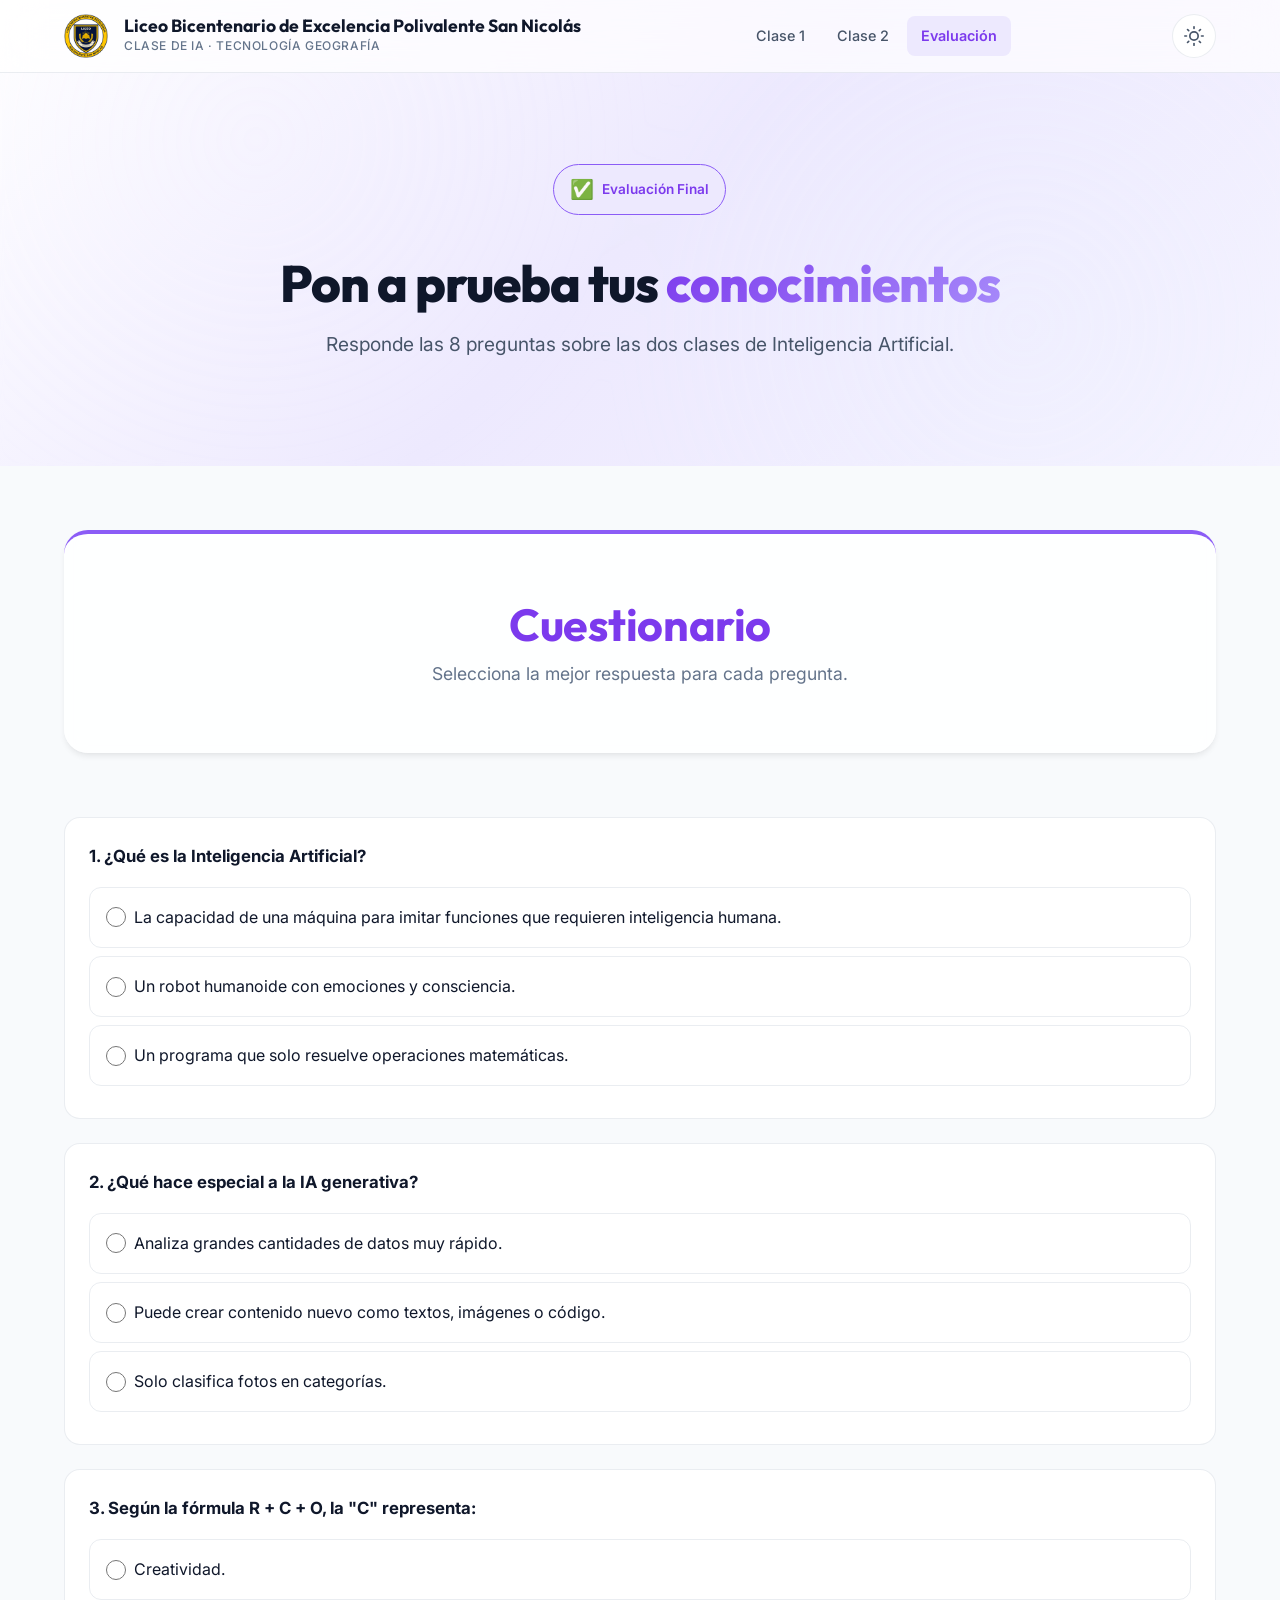
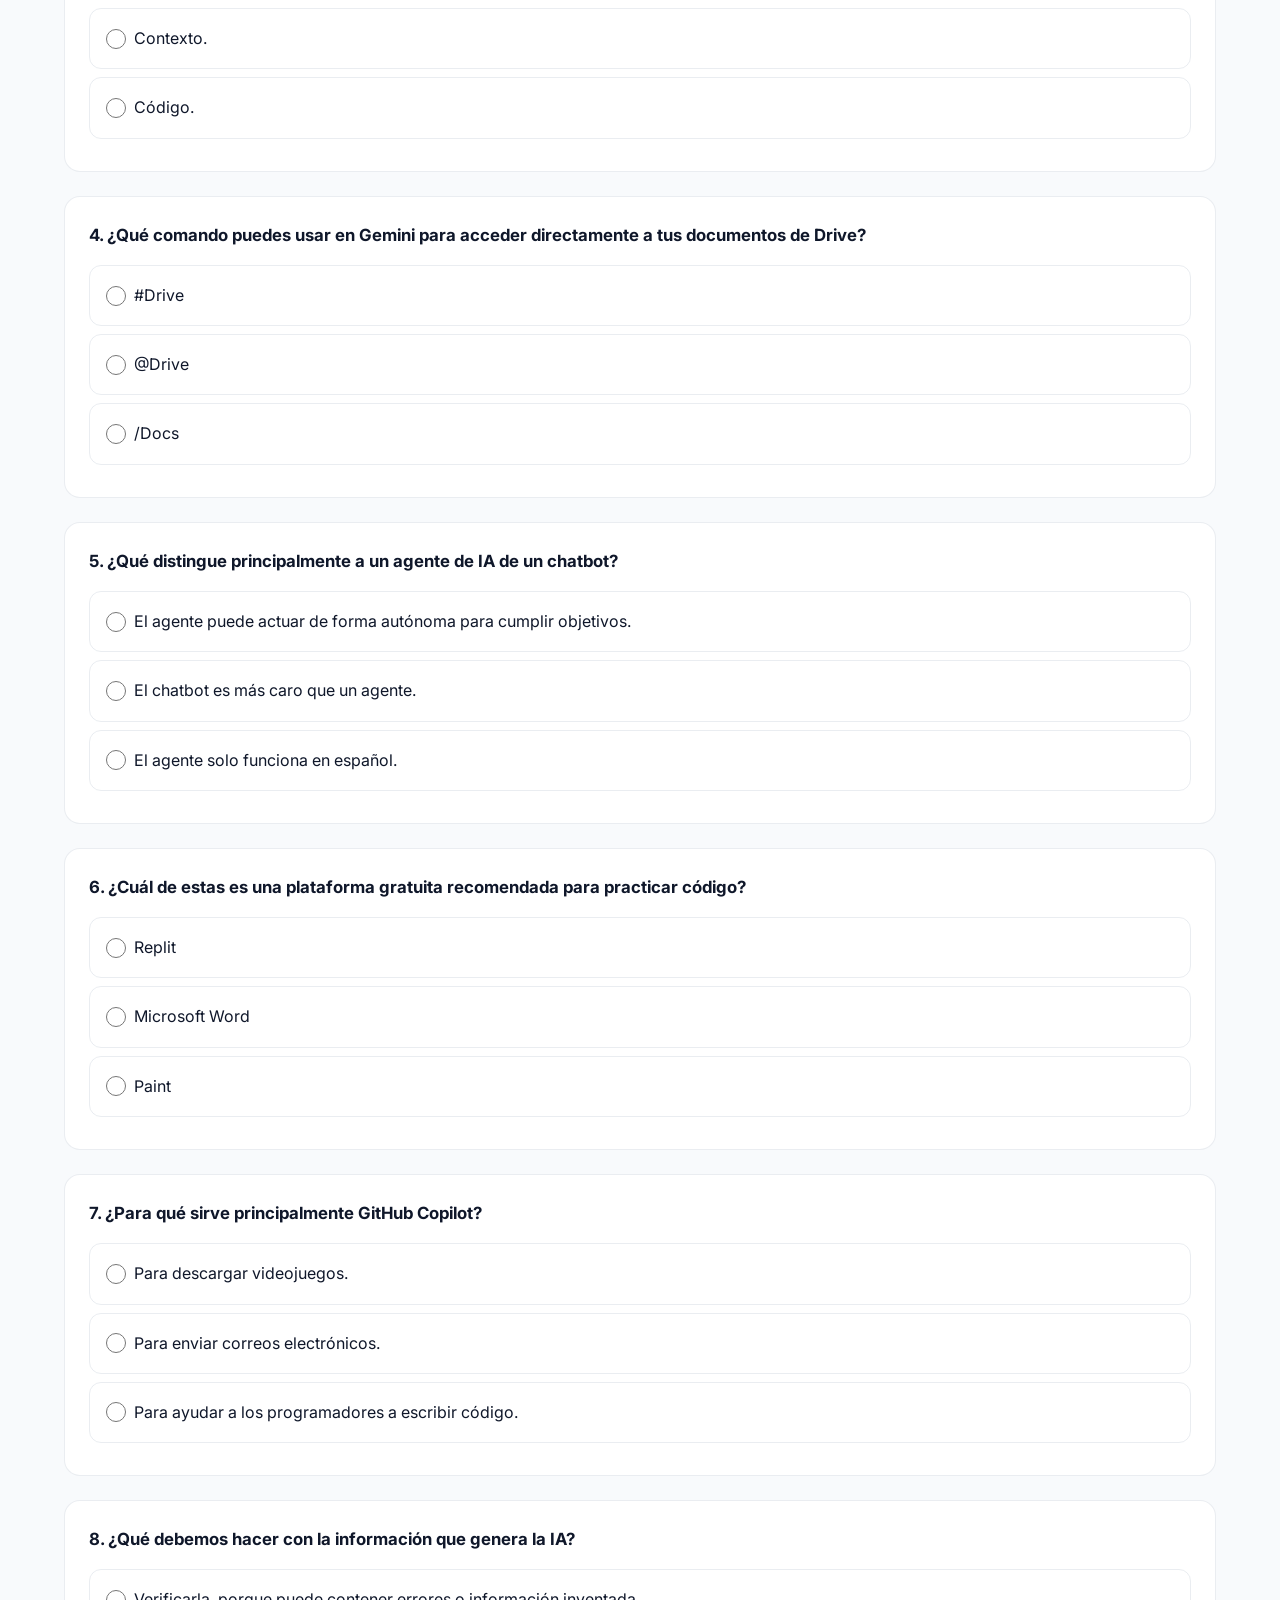
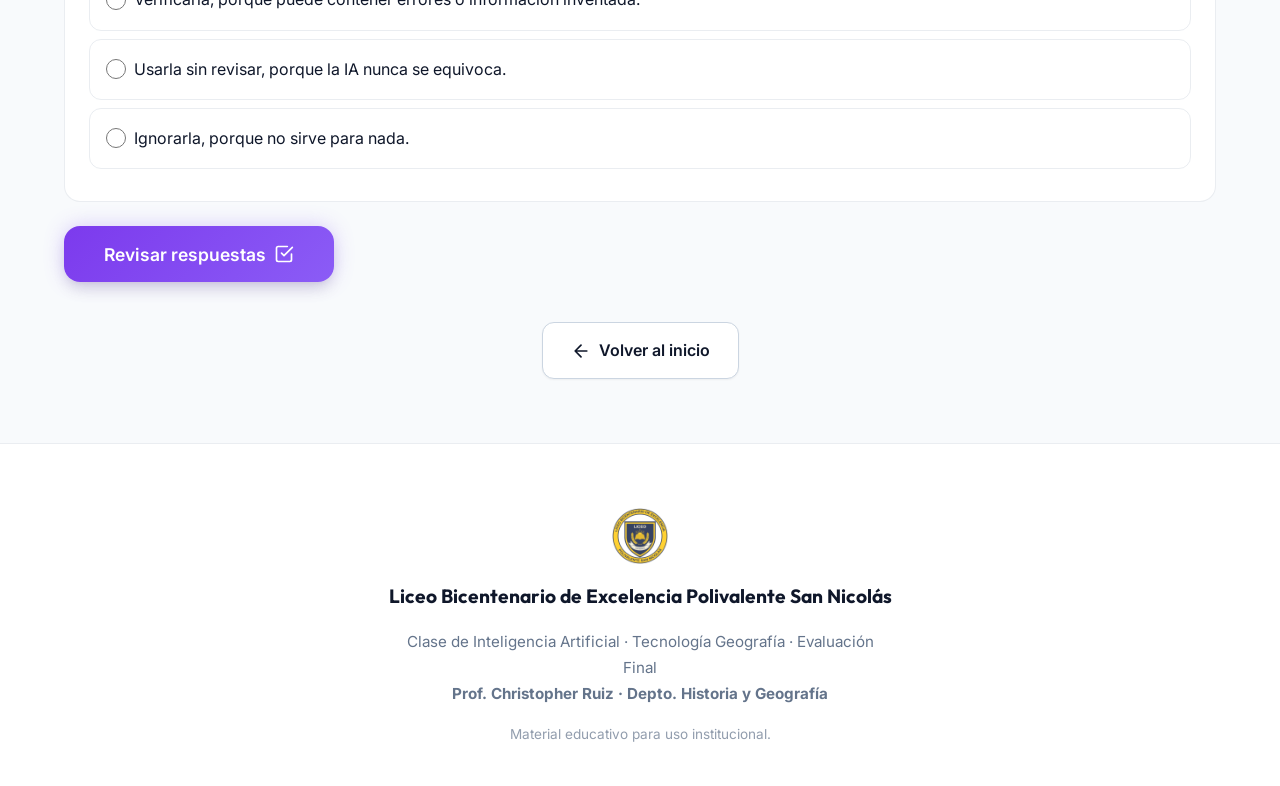
==== commit ba8ae27f: "Actualiza logo a logolpsn.png, nombre institucion y asignatura a Tecnologia Geografia - Depto Histor" ====
--- a/evaluacion.html
+++ b/evaluacion.html
@@ -3,8 +3,8 @@
 <head>
   <meta charset="UTF-8">
   <meta name="viewport" content="width=device-width, initial-scale=1.0">
-  <title>Evaluación Final - Introducción a la IA | Liceo San Nicolás</title>
-  <meta name="description" content="Evaluación final del curso introductorio de Inteligencia Artificial del Liceo San Nicolás.">
+  <title>Evaluación Final - Introducción a la IA | Liceo Bicentenario de Excelencia Polivalente San Nicolás</title>
+  <meta name="description" content="Evaluación final del curso introductorio de Inteligencia Artificial del Liceo Bicentenario de Excelencia Polivalente San Nicolás.">
   <link rel="stylesheet" href="assets/css/main.css">
   <link rel="stylesheet" href="assets/css/animations.css">
 </head>
@@ -13,14 +13,10 @@
   <nav class="navbar" role="navigation" aria-label="Navegación principal">
     <div class="navbar-inner">
       <a href="index.html" class="navbar-brand">
-        <svg width="44" height="44" viewBox="0 0 24 24" fill="none" xmlns="http://www.w3.org/2000/svg" style="background: var(--accent-soft); border-radius: var(--radius-sm); padding: 8px;">
-          <path d="M12 2C6.48 2 2 6.48 2 12C2 17.52 6.48 22 12 22C17.52 22 22 17.52 22 12C22 6.48 17.52 2 12 2Z" stroke="var(--accent-dark)" stroke-width="1.5"/>
-          <path d="M12 7V17M7 12H17M9.5 9.5L14.5 14.5M14.5 9.5L9.5 14.5" stroke="var(--accent-dark)" stroke-width="1.5" stroke-linecap="round"/>
-          <circle cx="12" cy="12" r="2" fill="var(--accent-dark)"/>
-        </svg>
+        <img src="assets/images/logolpsn.png" alt="Logo Liceo Bicentenario de Excelencia Polivalente San Nicolás" width="44" height="44" style="border-radius: var(--radius-sm); object-fit: cover;">
         <div class="brand-text">
-          <span class="brand-name">Liceo San Nicolás</span>
-          <span class="brand-sub">Clase de IA · Tecn. en Industria 4.0</span>
+          <span class="brand-name">Liceo Bicentenario de Excelencia Polivalente San Nicolás</span>
+          <span class="brand-sub">Clase de IA · Tecnología Geografía</span>
         </div>
       </a>
 
@@ -177,15 +173,11 @@
   <footer class="footer">
     <div class="container">
       <div class="footer-inner">
-        <svg width="56" height="56" viewBox="0 0 24 24" fill="none" xmlns="http://www.w3.org/2000/svg" class="footer-logo" style="background: var(--accent-soft); border-radius: var(--radius-md); padding: 10px;">
-          <path d="M12 2C6.48 2 2 6.48 2 12C2 17.52 6.48 22 12 22C17.52 22 22 17.52 22 12C22 6.48 17.52 2 12 2Z" stroke="var(--accent-dark)" stroke-width="1.5"/>
-          <path d="M12 7V17M7 12H17M9.5 9.5L14.5 14.5M14.5 9.5L9.5 14.5" stroke="var(--accent-dark)" stroke-width="1.5" stroke-linecap="round"/>
-          <circle cx="12" cy="12" r="2" fill="var(--accent-dark)"/>
-        </svg>
-        <div class="footer-brand">Liceo San Nicolás</div>
+        <img src="assets/images/logolpsn.png" alt="Logo Liceo Bicentenario de Excelencia Polivalente San Nicolás" class="footer-logo" width="56" height="56" style="border-radius: var(--radius-md); object-fit: cover;">
+        <div class="footer-brand">Liceo Bicentenario de Excelencia Polivalente San Nicolás</div>
         <div class="footer-info">
-          Clase de Inteligencia Artificial · Tecn. en Industria 4.0 · Evaluación Final<br>
-          <strong>Prof. Christopher Ruiz</strong>
+          Clase de Inteligencia Artificial · Tecnología Geografía · Evaluación Final<br>
+          <strong>Prof. Christopher Ruiz · Depto. Historia y Geografía</strong>
         </div>
         <div class="footer-credit">
           Material educativo para uso institucional.
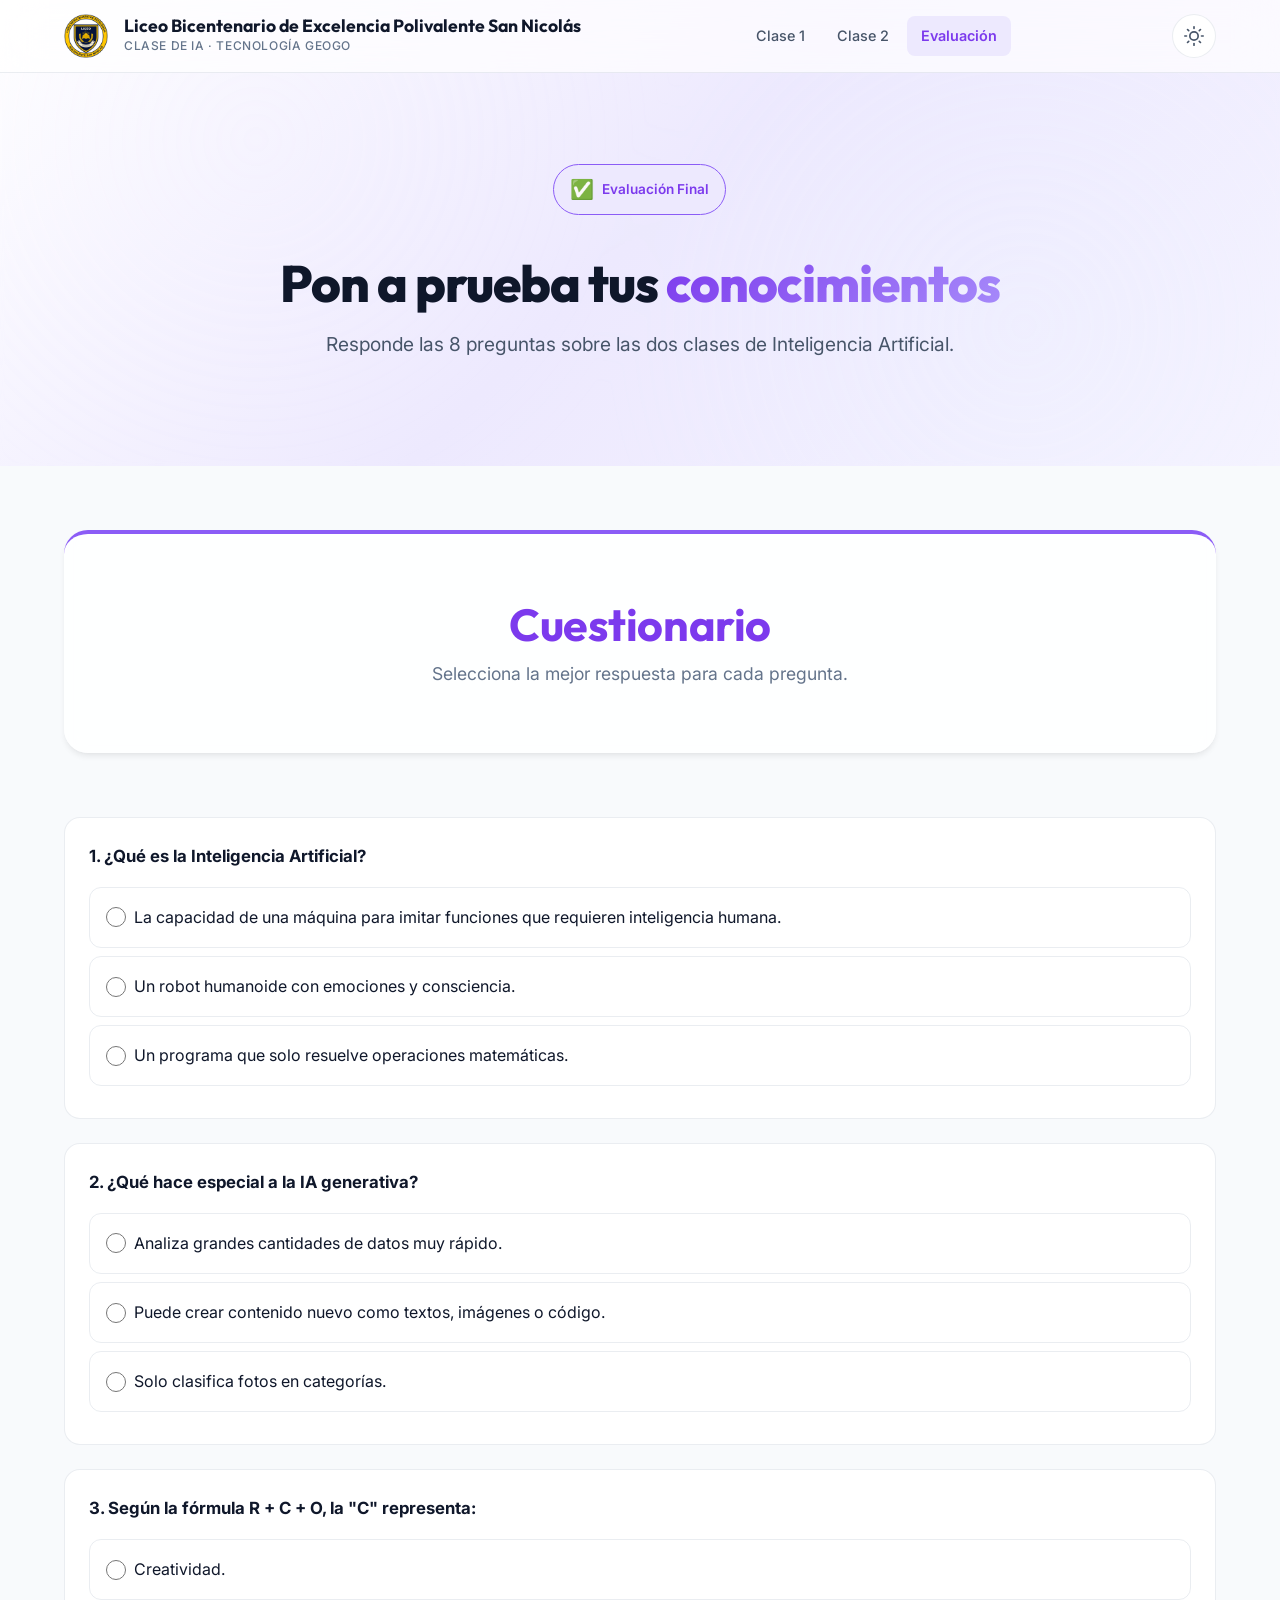
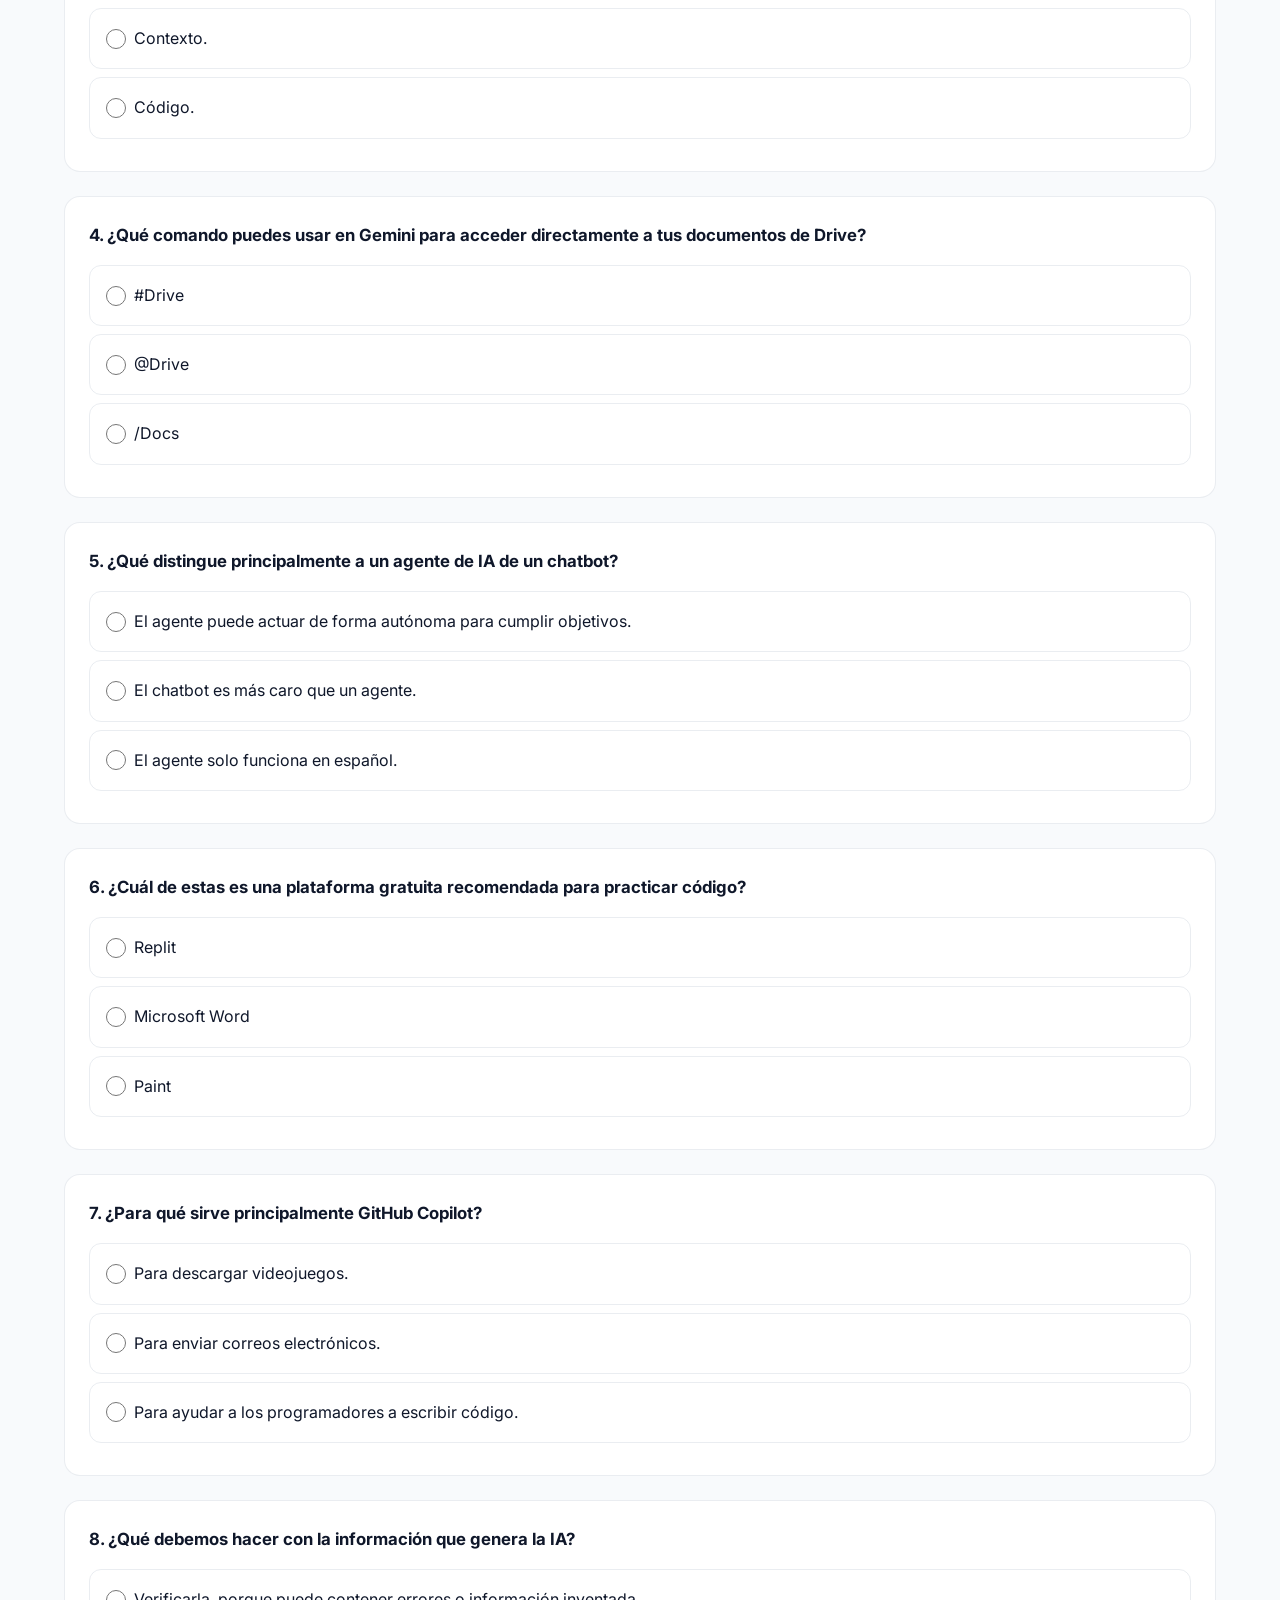
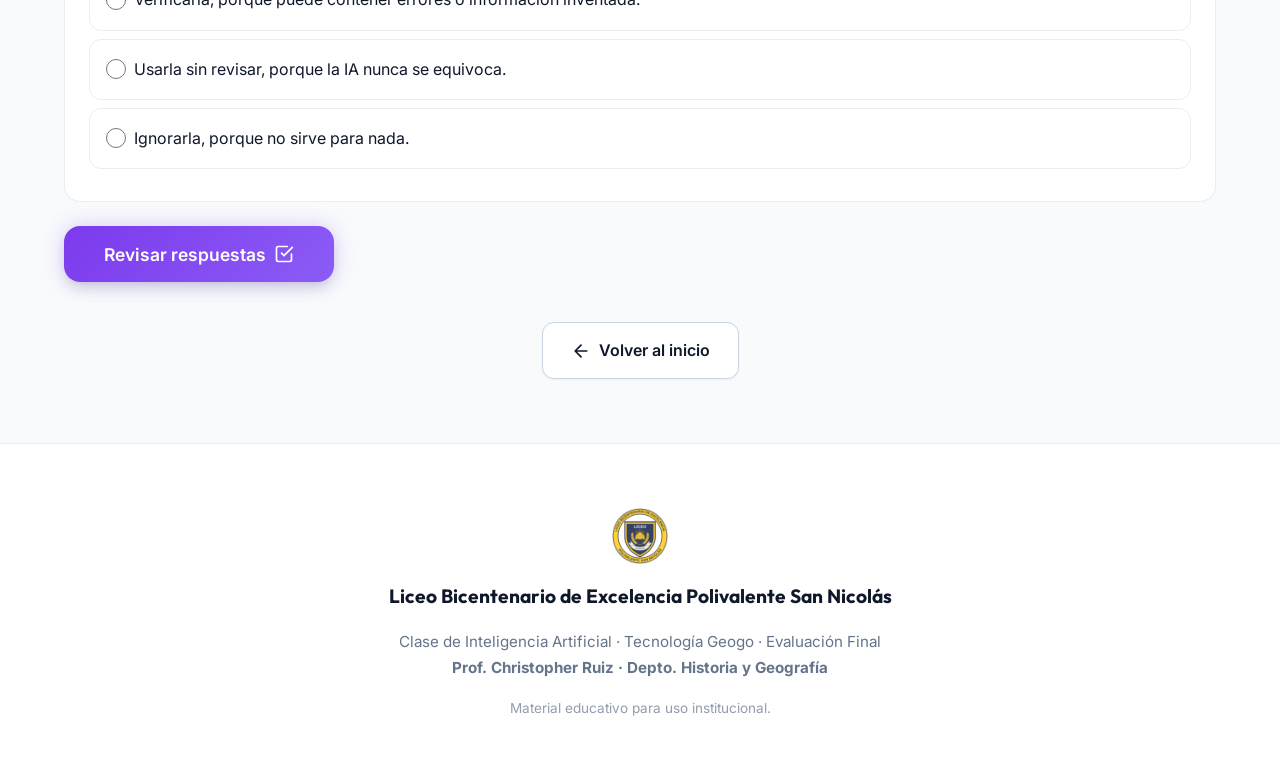
==== commit 16d07889: "Corrige nombre de asignatura: Tecnologia Geogo" ====
--- a/evaluacion.html
+++ b/evaluacion.html
@@ -16,7 +16,7 @@
         <img src="assets/images/logolpsn.png" alt="Logo Liceo Bicentenario de Excelencia Polivalente San Nicolás" width="44" height="44" style="border-radius: var(--radius-sm); object-fit: cover;">
         <div class="brand-text">
           <span class="brand-name">Liceo Bicentenario de Excelencia Polivalente San Nicolás</span>
-          <span class="brand-sub">Clase de IA · Tecnología Geografía</span>
+          <span class="brand-sub">Clase de IA · Tecnología Geogo</span>
         </div>
       </a>
 
@@ -176,7 +176,7 @@
         <img src="assets/images/logolpsn.png" alt="Logo Liceo Bicentenario de Excelencia Polivalente San Nicolás" class="footer-logo" width="56" height="56" style="border-radius: var(--radius-md); object-fit: cover;">
         <div class="footer-brand">Liceo Bicentenario de Excelencia Polivalente San Nicolás</div>
         <div class="footer-info">
-          Clase de Inteligencia Artificial · Tecnología Geografía · Evaluación Final<br>
+          Clase de Inteligencia Artificial · Tecnología Geogo · Evaluación Final<br>
           <strong>Prof. Christopher Ruiz · Depto. Historia y Geografía</strong>
         </div>
         <div class="footer-credit">
